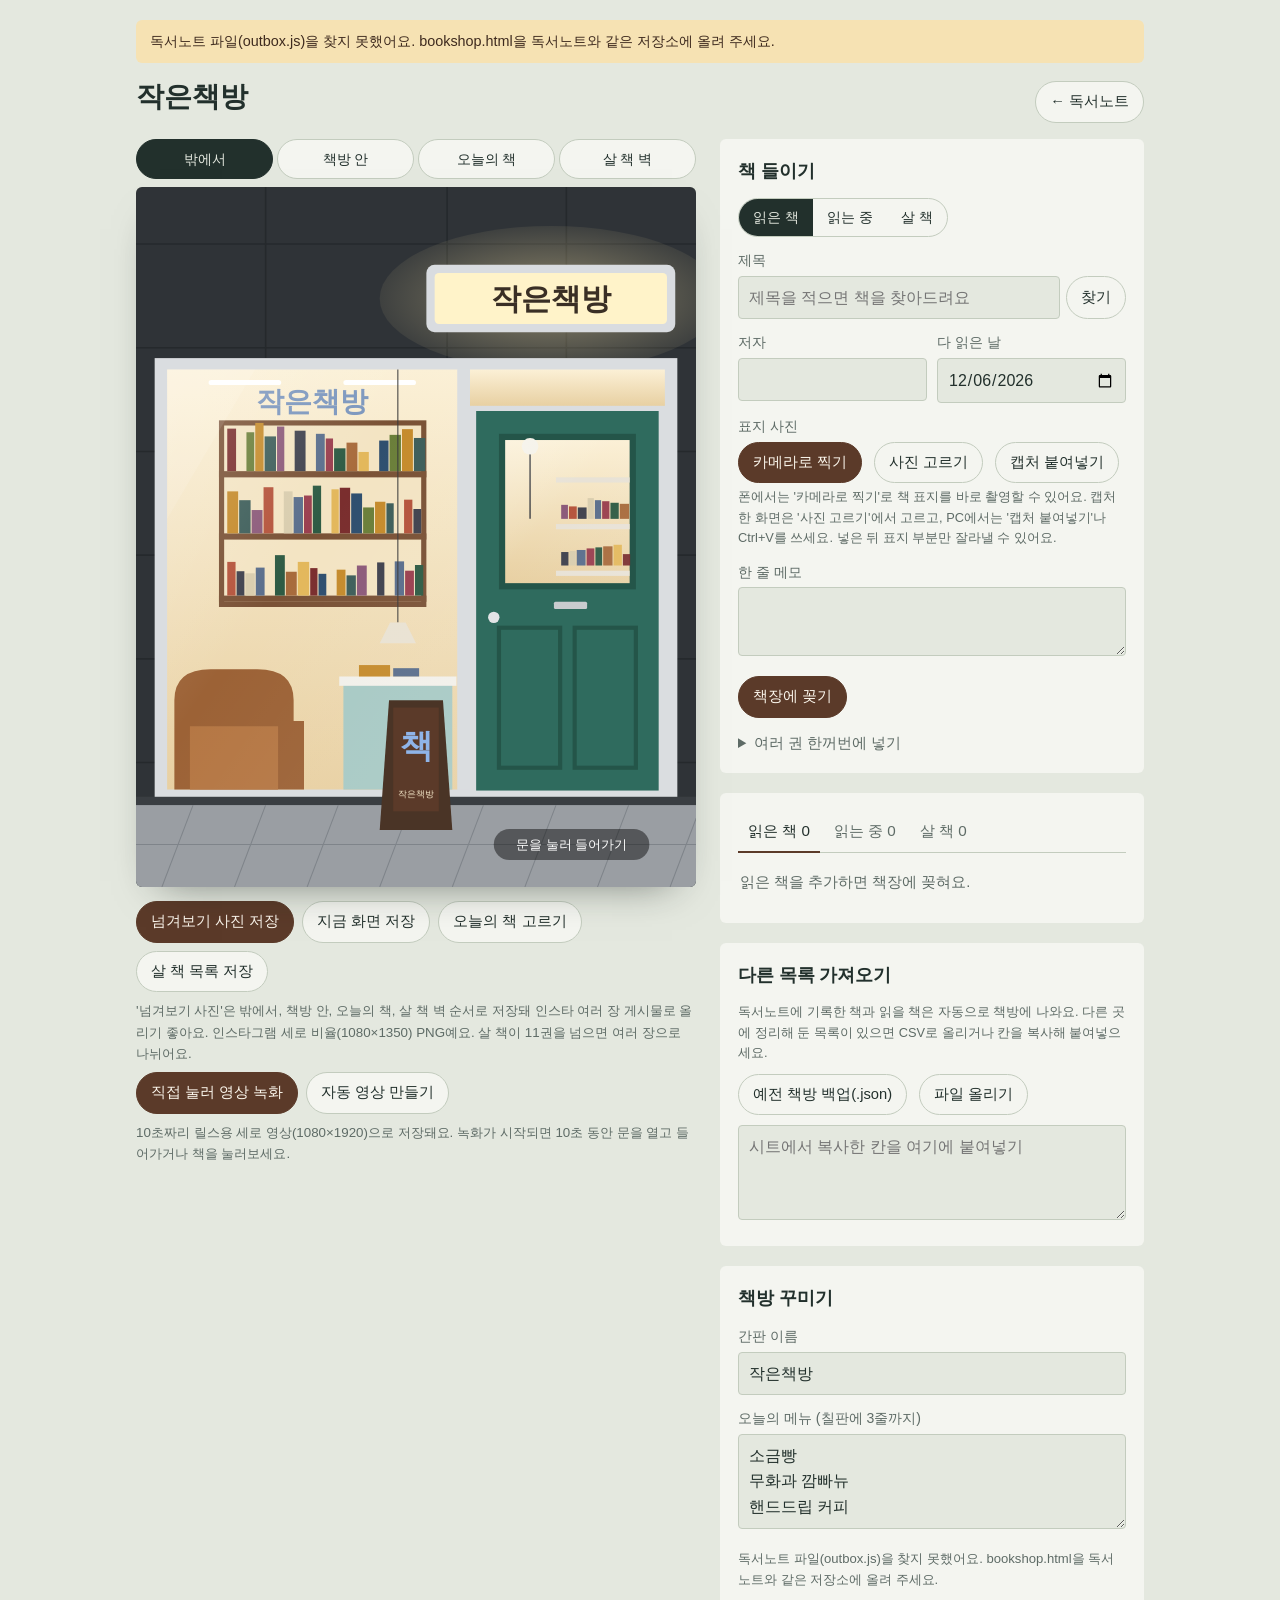
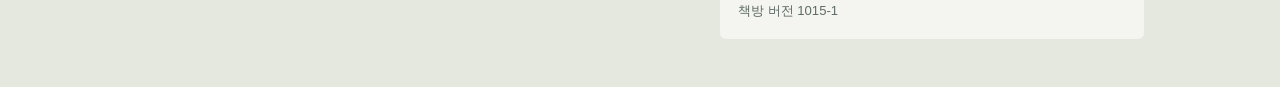
==== bookshop.html @ 978ef3c7 "Add files via upload" ====
<!doctype html>
<html lang="ko">
<head>
<meta charset="utf-8">
<meta name="viewport" content="width=device-width, initial-scale=1, viewport-fit=cover">
<title>작은책방</title>
<meta http-equiv="Content-Security-Policy" content="default-src 'none'; script-src 'self'; style-src 'self' 'unsafe-inline' https://fonts.googleapis.com; font-src https://fonts.gstatic.com; img-src 'self' data: blob: https:; media-src blob:; connect-src https://script.google.com https://script.googleusercontent.com data: blob:; worker-src 'self'; base-uri 'none'; form-action 'none'; object-src 'none'">
<meta name="referrer" content="no-referrer">
<meta name="theme-color" content="#5B3A29">
<link rel="preconnect" href="https://fonts.googleapis.com">
<link rel="preconnect" href="https://fonts.gstatic.com" crossorigin>
<link href="https://fonts.googleapis.com/css2?family=Gowun+Batang:wght@400;700&family=Gowun+Dodum&display=swap" rel="stylesheet">
<link rel="stylesheet" href="bookshop.css?v=1">
</head>
<body>
<div class="wrap">
  <div id="syncBanner" hidden style="background:#F6E2B3;color:#3E2A1E;border-radius:6px;padding:10px 14px;margin-bottom:12px;font-size:.9rem"></div>
  <header>
    <h1 id="title">나의 작은책방</h1>
    <p><a class="btn" href="index.html">← 독서노트</a></p>
  </header>

  <div class="grid">
    <div>
      <div class="views" role="tablist" aria-label="화면">
        <button role="tab" data-view="out">밖에서</button>
        <button role="tab" data-view="in">책방 안</button>
        <button role="tab" data-view="today">오늘의 책</button>
        <button role="tab" data-view="wall">살 책 벽</button>
      </div>
      <div class="scene-box"><svg id="scene" viewBox="0 0 1080 1350" xmlns="http://www.w3.org/2000/svg" role="img" aria-label="스테인드글라스 창, 커피·베이커리 카운터, 책장과 가판대가 있는 작은책방 그림"></svg><button class="cover-pop" id="coverPop" hidden aria-label="책 다시 꽂기"></button></div>
      <div class="pager" id="pager" hidden>
        <button class="btn" id="prev" aria-label="이전 책장">이전</button>
        <span id="pageInfo"></span>
        <button class="btn" id="next" aria-label="다음 책장">다음</button>
      </div>
      <div class="detail" id="detail" hidden aria-live="polite"></div>
      <div class="share">
        <button class="btn primary" id="carouselBtn">넘겨보기 사진 저장</button>
        <button class="btn" id="exportBtn">지금 화면 저장</button>
        <button class="btn" id="pickBtn">오늘의 책 고르기</button>
        <button class="btn" id="exportListBtn">살 책 목록 저장</button>
        <small>'넘겨보기 사진'은 밖에서, 책방 안, 오늘의 책, 살 책 벽 순서로 저장돼 인스타 여러 장 게시물로 올리기 좋아요. 인스타그램 세로 비율(1080×1350) PNG예요. 살 책이 11권을 넘으면 여러 장으로 나뉘어요.</small>
        <button class="btn primary" id="recBtn">직접 눌러 영상 녹화</button>
        <button class="btn" id="autoVidBtn">자동 영상 만들기</button>
        <small id="videoStatus">10초짜리 릴스용 세로 영상(1080×1920)으로 저장돼요. 녹화가 시작되면 10초 동안 문을 열고 들어가거나 책을 눌러보세요.</small>
      </div>
    </div>

    <div class="panel">
      <section class="card">
        <h2 id="formTitle">책 들이기</h2>
        <div class="seg" role="group" aria-label="책 상태">
          <button type="button" data-status="read" aria-pressed="true">읽은 책</button>
          <button type="button" data-status="reading" aria-pressed="false">읽는 중</button>
          <button type="button" data-status="want" aria-pressed="false">살 책</button>
        </div>
        <div class="field"><label for="fTitle">제목</label>
          <div class="titleRow"><input id="fTitle" autocomplete="off" placeholder="제목을 적으면 책을 찾아드려요"><button type="button" class="btn" id="findBtn">찾기</button></div>
          <ul class="sugg" id="sugg" hidden></ul>
        </div>
        <div class="row2">
          <div class="field"><label for="fAuthor">저자</label><input id="fAuthor" autocomplete="off"></div>
          <div class="field" id="dateField"><label for="fDate" id="dateLabel">다 읽은 날</label><input id="fDate" type="date"></div>
        </div>
        <div class="field">
          <label>표지 사진</label>
          <div class="coverRow">
            <img id="coverPreview" alt="선택한 표지" hidden>
            <label class="btn filebtn primary" style="margin:0">카메라로 찍기<input type="file" id="fCamera" accept="image/*" capture="environment"></label>
            <label class="btn filebtn" style="margin:0;color:var(--ink)"><span id="coverBtnText">사진 고르기</span><input type="file" id="fCover" accept="image/*"></label>
            <button type="button" class="btn" id="pasteBtn">캡처 붙여넣기</button>
            <button type="button" class="btn text" id="coverClear" hidden>표지 빼기</button>
          </div>
          <p class="hint">폰에서는 '카메라로 찍기'로 책 표지를 바로 촬영할 수 있어요. 캡처한 화면은 '사진 고르기'에서 고르고, PC에서는 '캡처 붙여넣기'나 Ctrl+V를 쓰세요. 넣은 뒤 표지 부분만 잘라낼 수 있어요.</p>
          <button type="button" class="btn" id="identifyBtn" hidden style="margin-top:6px">이 사진으로 제목·저자 찾기</button>
        </div>
        <div class="field"><label for="fMemo" id="memoLabel">한 줄 메모</label><textarea id="fMemo"></textarea></div>
        <div class="form-actions">
          <button class="btn primary" id="saveBtn">책장에 꽂기</button>
          <button class="btn text" id="cancelEdit" hidden>수정 취소</button>
        </div>
        <details>
          <summary>여러 권 한꺼번에 넣기</summary>
          <p>한 줄에 한 권씩 "제목 / 저자" 형식으로 적어주세요. 위에서 고른 상태로 들어가요.</p>
          <textarea id="bulk" rows="5" placeholder="채식주의자 / 한강&#10;불편한 편의점 / 김호연"></textarea>
          <div style="margin-top:8px"><button class="btn" id="bulkBtn">모두 넣기</button></div>
        </details>
      </section>

      <section class="card">
        <div class="tabs" role="tablist">
          <button class="tab" role="tab" data-tab="read" id="tabRead">읽은 책</button>
          <button class="tab" role="tab" data-tab="reading" id="tabReading">읽는 중</button>
          <button class="tab" role="tab" data-tab="want" id="tabWant">살 책</button>
        </div>
        <ul class="list" id="list"></ul>
      </section>

      <section class="card">
        <h2>다른 목록 가져오기</h2>
        <p class="hint" style="margin:0 0 10px">독서노트에 기록한 책과 읽을 책은 자동으로 책방에 나와요. 다른 곳에 정리해 둔 목록이 있으면 CSV로 올리거나 칸을 복사해 붙여넣으세요.</p>
        <div class="coverRow">
          <label class="btn filebtn" style="margin:0;color:var(--ink)">예전 책방 백업(.json)<input type="file" id="legacyFile" accept=".json,application/json"></label>
          <label class="btn filebtn" style="margin:0;color:var(--ink)">파일 올리기<input type="file" id="impFile" accept=".csv,.tsv,.txt"></label>
        </div>
        <textarea id="impPaste" rows="3" style="margin-top:10px" placeholder="시트에서 복사한 칸을 여기에 붙여넣기"></textarea>
        <div id="impArea" hidden>
          <div class="imp-grid">
            <div><label for="mapTitle">책 제목 열</label><select id="mapTitle"></select></div>
            <div><label for="mapAuthor">저자 열</label><select id="mapAuthor"></select></div>
            <div><label for="mapDate">날짜 열</label><select id="mapDate"></select></div>
            <div><label for="mapNote">내용 열</label><select id="mapNote"></select></div>
          </div>
          <div class="seg" role="group" aria-label="가져올 상태" id="impSeg">
            <button type="button" data-imp="read" aria-pressed="true">읽은 책</button>
            <button type="button" data-imp="reading" aria-pressed="false">읽는 중</button>
            <button type="button" data-imp="want" aria-pressed="false">살 책</button>
          </div>
          <div class="imp-preview" id="impPreview"></div>
          <div class="form-actions"><button class="btn primary" id="impBtn">가져오기</button><button class="btn text" id="impCancel">취소</button></div>
        </div>
      </section>

      <section class="card">
        <h2>책방 꾸미기</h2>
        <div class="field"><label for="shopName">간판 이름</label><input id="shopName" maxlength="12"></div>
        <div class="field"><label for="breads">오늘의 메뉴 (칠판에 3줄까지)</label><textarea id="breads" rows="3"></textarea></div>
        <div class="status" id="syncStatus">저장 위치 확인 중…</div>
        <div class="status">책방 버전 1015-1</div>
      </section>
    </div>
  </div>
</div>

<div class="modal" id="imgModal" hidden>
  <div class="box">
    <div id="imgOuts"></div>
    <p style="margin:0 0 10px;font-size:.9rem;color:var(--muted)">'공유하기'로 인스타그램에 바로 보내거나 기기에 저장하세요.</p>
    <div class="form-actions" style="justify-content:center"><button class="btn primary" id="shareBtn" hidden>공유하기</button><button class="btn" id="saveFilesBtn">기기에 저장</button><button class="btn text" id="closeModal">닫기</button></div>
  </div>
</div>
<div class="modal" id="cropModal" hidden>
  <div class="box crop-box">
    <div class="crop-stage" id="cropStage"><img id="cropImg" alt="자를 사진"><div id="cropRect"><span class="handle"></span></div></div>
    <p class="hint" style="margin:8px 0 0">상자를 끌어 옮기고, 오른쪽 아래 모서리로 크기를 바꾸세요.</p>
    <div class="crop-actions">
      <div class="seg" role="group" aria-label="자르기 비율" style="margin:0">
        <button type="button" data-ratio="book" aria-pressed="true">책 비율</button>
        <button type="button" data-ratio="free" aria-pressed="false">자유</button>
      </div>
    </div>
    <div class="crop-actions">
      <button class="btn primary" id="cropOk">이 부분 쓰기</button>
      <button class="btn" id="cropAll">자르지 않고 쓰기</button>
      <button class="btn text" id="cropCancel">취소</button>
    </div>
  </div>
</div>
<div class="modal" id="pickModal" hidden>
  <div class="box pick-box" role="dialog" aria-labelledby="pickTitle">
    <h2 id="pickTitle">오늘의 책 고르기</h2>
    <div class="seg" role="group" aria-label="주제">
      <button type="button" data-label="오늘 읽을 책">오늘 읽을 책</button>
      <button type="button" data-label="오늘 소개하고 싶은 책">오늘 소개하고 싶은 책</button>
    </div>
    <div class="field"><label for="pickLabel">간판 문구 (직접 고쳐도 돼요)</label><input id="pickLabel" maxlength="20"></div>
    <div class="field"><input id="pickFilter" placeholder="제목이나 저자로 찾기" aria-label="책 찾기"></div>
    <p class="hint" id="pickHint">누른 순서대로 한 권씩 꺼내 보여줘요. 최대 5권까지 고를 수 있어요.</p>
    <ul class="pick-list" id="pickList"></ul>
    <div class="form-actions" style="margin-top:12px">
      <button class="btn primary" id="pickOk">오늘의 책으로 진열</button>
      <button class="btn" id="pickSkip" hidden>고르지 않고 기본 영상</button>
      <button class="btn text" id="pickCancel">취소</button>
    </div>
  </div>
</div>
<div class="toast" id="toast"></div>

<script src="outbox.js?v=14"></script>
<script src="bookshop.js?v=1"></script>
</body>
</html>
---- bookshop.css ----
:root{
  box-sizing:border-box;
  padding-top:env(safe-area-inset-top,0px);
  padding-bottom:env(safe-area-inset-bottom,0px);
  --bg:#E4E8DF; --surface:#F4F5F0; --ink:#22302C; --muted:#5E6B66; --line:#C3CCBE;
  --walnut:#5B3A29; --mustard:#C8912A; --danger:#9A3F3F; --on-primary:#FBF6EC;
  --serif:'Gowun Batang','Noto Serif KR','Nanum Myeongjo',serif;
  --sans:'Gowun Dodum','Apple SD Gothic Neo','Malgun Gothic','Noto Sans KR',sans-serif;
}
@media (prefers-color-scheme:dark){
  :root:not([data-theme="light"]){
    --bg:#161D1A; --surface:#1F2824; --ink:#E6E9E1; --muted:#9AA79F; --line:#34413B;
    --walnut:#C79A78; --mustard:#E0AE4A; --danger:#E08A8A; --on-primary:#1B1410;
  }
}
:root[data-theme="dark"]{
  --bg:#161D1A; --surface:#1F2824; --ink:#E6E9E1; --muted:#9AA79F; --line:#34413B;
  --walnut:#C79A78; --mustard:#E0AE4A; --danger:#E08A8A; --on-primary:#1B1410;
}
*,*::before,*::after{box-sizing:inherit}
html{scroll-padding-top:env(safe-area-inset-top,0px)}
body{margin:0;background:var(--bg);color:var(--ink);font-family:var(--sans);font-size:16px;line-height:1.6}
.wrap{max-width:1040px;margin:0 auto;padding:20px 16px 48px}
header{display:flex;align-items:baseline;justify-content:space-between;gap:12px;flex-wrap:wrap;margin-bottom:16px}
h1{font-family:var(--serif);font-weight:700;font-size:1.75rem;margin:0}
header p{margin:0;color:var(--muted);font-size:.92rem}
.grid{display:grid;gap:24px}
@media (min-width:900px){.grid{grid-template-columns:minmax(0,560px) minmax(300px,1fr);align-items:start}}
.scene-box{position:relative;perspective:2400px;width:100%;aspect-ratio:4/5;border-radius:6px;overflow:hidden;box-shadow:0 18px 40px -24px rgba(20,30,25,.6);background:#CFD6C4}
#scene{width:100%;height:100%;display:block;transition:opacity .16s}
.views{display:flex;gap:4px;margin-bottom:8px}
.views button{flex:1;border:1px solid var(--line);background:var(--surface);padding:8px 4px;border-radius:999px;font-size:.88rem;white-space:nowrap}
.views button[aria-selected="true"]{background:var(--ink);color:var(--bg);border-color:var(--ink)}
.views button:focus-visible{outline:2px solid var(--mustard);outline-offset:2px}
.nav{cursor:pointer}
.banner-link{color:inherit;font-weight:bold;margin-left:6px}
.sugg li button{display:flex;gap:10px;align-items:center}
.sugg .sth{width:34px;height:48px;flex:none;object-fit:cover;border-radius:2px;background:var(--line)}
.notes{margin-top:14px;border-top:1px dashed var(--line);padding-top:12px}
.notes-head{display:flex;justify-content:space-between;align-items:center;gap:8px;flex-wrap:wrap;font-size:.9rem;color:var(--muted)}
.notes-btns{display:flex;gap:6px;flex-wrap:wrap}
.notes-list{margin-top:8px;font-size:.92rem}
.note-item{padding:10px 0;border-bottom:1px solid var(--line)}
.note-item .nm{font-size:.8rem;color:var(--muted);margin-bottom:4px}
.note-item p{margin:4px 0}
.note-item blockquote{margin:6px 0;padding-left:10px;border-left:3px solid var(--mustard);font-family:var(--serif)}
.note-item .my{color:var(--walnut)}
header .btn{text-decoration:none;color:var(--ink);display:inline-block}
.cover-pop{position:absolute;left:50%;top:44%;width:46%;aspect-ratio:2/3;transform:translate(-50%,-50%);z-index:3;cursor:pointer;border:0;padding:0;background:none;animation:popIn .45s cubic-bezier(.2,.9,.3,1.15)}
.cover-pop[hidden]{display:none}
.cover-pop img,.cover-pop .gen{width:100%;height:100%;object-fit:cover;display:block;border-radius:3px;box-shadow:0 26px 50px -12px rgba(0,0,0,.65)}
.cover-pop .gen{display:flex;flex-direction:column;justify-content:center;align-items:center;padding:12%;font-family:var(--serif);font-weight:700;font-size:clamp(15px,3.8vw,26px);text-align:center;line-height:1.35}
.cover-pop .gen small{display:block;margin-top:.9em;font-family:var(--sans);font-weight:normal;font-size:.6em;opacity:.85}
.cover-pop:focus-visible{outline:3px solid var(--mustard);outline-offset:4px}
@keyframes popIn{from{transform:translate(-50%,-25%) scale(.45);opacity:0}to{transform:translate(-50%,-50%) scale(1);opacity:1}}
@media (prefers-reduced-motion:reduce){.cover-pop{animation:none}}
.scene-box .page{position:absolute;inset:0;width:100%;height:100%;transform-origin:left center;pointer-events:none;backface-visibility:hidden}
.scene-box .page.turn-out{animation:turnOut .8s cubic-bezier(.45,.05,.4,1) forwards}
.scene-box .page.turn-in{animation:turnIn .8s cubic-bezier(.45,.05,.4,1) forwards}
@keyframes turnOut{0%{transform:rotateY(0);filter:brightness(1)}100%{transform:rotateY(-96deg);filter:brightness(.55)}}
@keyframes turnIn{0%{transform:rotateY(-96deg);filter:brightness(.55)}100%{transform:rotateY(0);filter:brightness(1)}}
.pick-box{max-width:600px !important;text-align:left !important}
.pick-box h2{font-family:var(--serif);font-size:1.25rem;margin:0 0 12px}
.pick-list{list-style:none;margin:0;padding:2px;display:grid;grid-template-columns:repeat(auto-fill,minmax(160px,1fr));gap:8px;max-height:44vh;overflow:auto}
.pick-list button{position:relative;display:flex;gap:10px;align-items:center;width:100%;text-align:left;border:1px solid var(--line);background:var(--bg);border-radius:6px;padding:6px}
.pick-list button[aria-pressed="true"]{border:2px solid var(--mustard);padding:5px}
.pick-list .th{width:40px;height:58px;flex:none;border-radius:2px;object-fit:cover;box-shadow:0 2px 6px rgba(0,0,0,.25)}
.pick-list .tt{font-family:var(--serif);font-size:.9rem;line-height:1.3;display:block;overflow:hidden;display:-webkit-box;-webkit-line-clamp:2;-webkit-box-orient:vertical}
.pick-list .ts{font-size:.75rem;color:var(--muted)}
.pick-list .no{position:absolute;top:-6px;right:-6px;width:24px;height:24px;border-radius:50%;background:var(--mustard);color:#1B1410;font-size:.8rem;display:flex;align-items:center;justify-content:center}
.nav:hover{filter:brightness(1.1)}
.pager{display:flex;align-items:center;justify-content:center;gap:12px;margin-top:10px;color:var(--muted);font-size:.9rem}
.pager[hidden]{display:none}
button{font:inherit;color:inherit;cursor:pointer}
.btn{border:1px solid var(--line);background:var(--surface);padding:8px 14px;border-radius:999px;font-size:.92rem}
.btn:hover{border-color:var(--ink)}
.btn.primary{background:var(--walnut);border-color:var(--walnut);color:var(--on-primary)}
.btn.text{border:0;background:none;padding:6px 4px;text-decoration:underline;text-underline-offset:3px}
.btn.danger{color:var(--danger)}
.btn:focus-visible,input:focus-visible,textarea:focus-visible,.tab:focus-visible,li button:focus-visible,.seg button:focus-visible{outline:2px solid var(--mustard);outline-offset:2px}
.share{display:flex;gap:8px;flex-wrap:wrap;margin-top:14px;align-items:center}
.share small{color:var(--muted);flex-basis:100%}
#videoStatus.live{color:var(--danger);font-weight:bold}
.modal video{width:100%;max-height:60vh;border-radius:4px;display:block;margin-bottom:10px;background:#000}
.btn:disabled{opacity:.5;cursor:default}
.detail{margin-top:14px;background:var(--surface);border-left:4px solid var(--walnut);padding:16px 18px;border-radius:0 6px 6px 0}
.detail[hidden]{display:none}
.detail .dwrap{display:flex;gap:16px;align-items:flex-start}
.detail .dwrap img{width:96px;aspect-ratio:2/3;object-fit:cover;border-radius:3px;box-shadow:0 6px 14px -6px rgba(0,0,0,.5);flex:none}
.detail .dwrap > div{min-width:0;flex:1}
.coverRow{display:flex;gap:12px;align-items:center;flex-wrap:wrap}
.coverRow img{width:56px;height:78px;object-fit:cover;border-radius:3px;box-shadow:0 4px 10px -4px rgba(0,0,0,.45)}
.coverRow img[hidden]{display:none}
.filebtn{position:relative;overflow:hidden}
.filebtn input{position:absolute;inset:0;opacity:0;cursor:pointer}
.sugg{list-style:none;margin:6px 0 0;padding:0;border:1px solid var(--line);border-radius:4px;background:var(--bg);overflow:hidden}
.sugg[hidden]{display:none}
.sugg li button{display:block;width:100%;text-align:left;border:0;background:none;padding:8px 10px;border-bottom:1px solid var(--line)}
.sugg li:last-child button{border-bottom:0}
.sugg li button:hover,.sugg li button:focus-visible{background:var(--surface)}
.sugg .st{font-family:var(--serif)}
.sugg .sm{display:block;color:var(--muted);font-size:.82rem}
.sugg .note{padding:8px 10px;color:var(--muted);font-size:.85rem}
.titleRow{display:flex;gap:6px}
.titleRow input{flex:1}
.hint{font-size:.8rem;color:var(--muted);margin:4px 0 0}
.crop-box{max-width:560px !important}
.crop-stage{position:relative;display:inline-block;max-width:100%;overflow:hidden;line-height:0;touch-action:none;user-select:none;-webkit-user-select:none}
.crop-stage img{max-width:100% !important;max-height:58vh;width:auto !important;height:auto;margin:0 !important;border-radius:0 !important}
#cropRect{position:absolute;border:2px solid #fff;box-shadow:0 0 0 9999px rgba(0,0,0,.55);cursor:move;touch-action:none}
#cropRect .handle{position:absolute;right:-2px;bottom:-2px;width:22px;height:22px;background:#fff;border-radius:50% 0 0 0;cursor:nwse-resize}
.crop-actions{display:flex;gap:8px;flex-wrap:wrap;justify-content:center;margin-top:12px}
.imp-grid{display:grid;grid-template-columns:1fr 1fr;gap:8px 10px;margin:10px 0}
.imp-grid select{width:100%;font:inherit;color:var(--ink);background:var(--bg);border:1px solid var(--line);border-radius:4px;padding:6px 8px}
.imp-preview{font-size:.88rem;color:var(--muted);margin:8px 0}
.imp-preview b{color:var(--ink);font-weight:normal;font-family:var(--serif)}
.detail h2{font-family:var(--serif);font-size:1.3rem;margin:0 0 2px}
.detail .meta{color:var(--muted);font-size:.9rem;margin:0 0 8px}
.detail blockquote{margin:8px 0 12px;font-family:var(--serif);line-height:1.75}
.detail .actions{display:flex;gap:8px;flex-wrap:wrap}
.panel{display:flex;flex-direction:column;gap:20px}
section.card{background:var(--surface);border-radius:6px;padding:18px}
section.card h2{font-family:var(--serif);font-size:1.15rem;margin:0 0 12px}
label{display:block;font-size:.88rem;color:var(--muted);margin-bottom:4px}
input,textarea{width:100%;font:inherit;color:var(--ink);background:var(--bg);border:1px solid var(--line);border-radius:4px;padding:8px 10px}
textarea{resize:vertical;min-height:64px}
.field{margin-bottom:12px}
.row2{display:grid;grid-template-columns:1fr 1fr;gap:10px}
.seg{display:inline-flex;border:1px solid var(--line);border-radius:999px;overflow:hidden;margin-bottom:12px}
.seg button{border:0;background:none;padding:7px 14px;font-size:.9rem}
.seg button[aria-pressed="true"]{background:var(--ink);color:var(--bg)}
.form-actions{display:flex;gap:8px;align-items:center;flex-wrap:wrap}
details{margin-top:14px;font-size:.92rem}
details summary{cursor:pointer;color:var(--muted)}
details p{margin:6px 0;color:var(--muted);font-size:.85rem}
.tabs{display:flex;gap:4px;border-bottom:1px solid var(--line);margin-bottom:8px}
.tab{border:0;background:none;padding:8px 10px;font-size:.95rem;color:var(--muted);border-bottom:2px solid transparent;margin-bottom:-1px}
.tab[aria-selected="true"]{color:var(--ink);border-color:var(--walnut)}
ul.list{list-style:none;margin:0;padding:0;max-height:360px;overflow:auto}
ul.list li button{display:flex;width:100%;justify-content:space-between;gap:10px;text-align:left;border:0;background:none;padding:9px 4px;border-bottom:1px dashed var(--line)}
ul.list li button:hover{background:color-mix(in srgb,var(--line) 35%,transparent)}
ul.list .t{font-family:var(--serif)}
ul.list .a{color:var(--muted);font-size:.85rem;white-space:nowrap}
.empty{color:var(--muted);font-size:.92rem;padding:10px 2px}
.status{font-size:.82rem;color:var(--muted);margin-top:10px}
.modal{position:fixed;inset:0;background:rgba(10,14,12,.7);display:flex;align-items:center;justify-content:center;padding:20px;z-index:20}
.modal[hidden]{display:none}
.modal .box{background:var(--surface);border-radius:8px;padding:16px;max-width:420px;width:100%;max-height:100%;overflow:auto;text-align:center}
.modal img{width:100%;height:auto;border-radius:4px;display:block;margin-bottom:10px}
.toast{position:fixed;left:50%;bottom:calc(20px + env(safe-area-inset-bottom,0px));transform:translateX(-50%);background:var(--ink);color:var(--bg);padding:9px 16px;border-radius:999px;font-size:.9rem;opacity:0;transition:opacity .25s;pointer-events:none;z-index:30}
.toast.on{opacity:1}
.book{cursor:pointer;transform-box:fill-box;transform-origin:50% 100%;transition:transform .35s cubic-bezier(.2,.8,.2,1),opacity .35s}
.book:hover{transform:translateY(-6px)}
.book.out{transform:translateY(-38px) scale(1.06);filter:drop-shadow(0 10px 8px rgba(0,0,0,.45))}
#scene.picking .book:not(.out){opacity:.6}
.book.drop{animation:drop .8s cubic-bezier(.2,.9,.3,1.1)}
.book.leave{transform:translateY(-320px) !important;opacity:0}
@keyframes drop{0%{transform:translateY(-260px);opacity:0}65%{transform:translateY(8px);opacity:1}100%{transform:none}}
@media (prefers-reduced-motion:reduce){.book,.book.drop{transition:none;animation:none}}
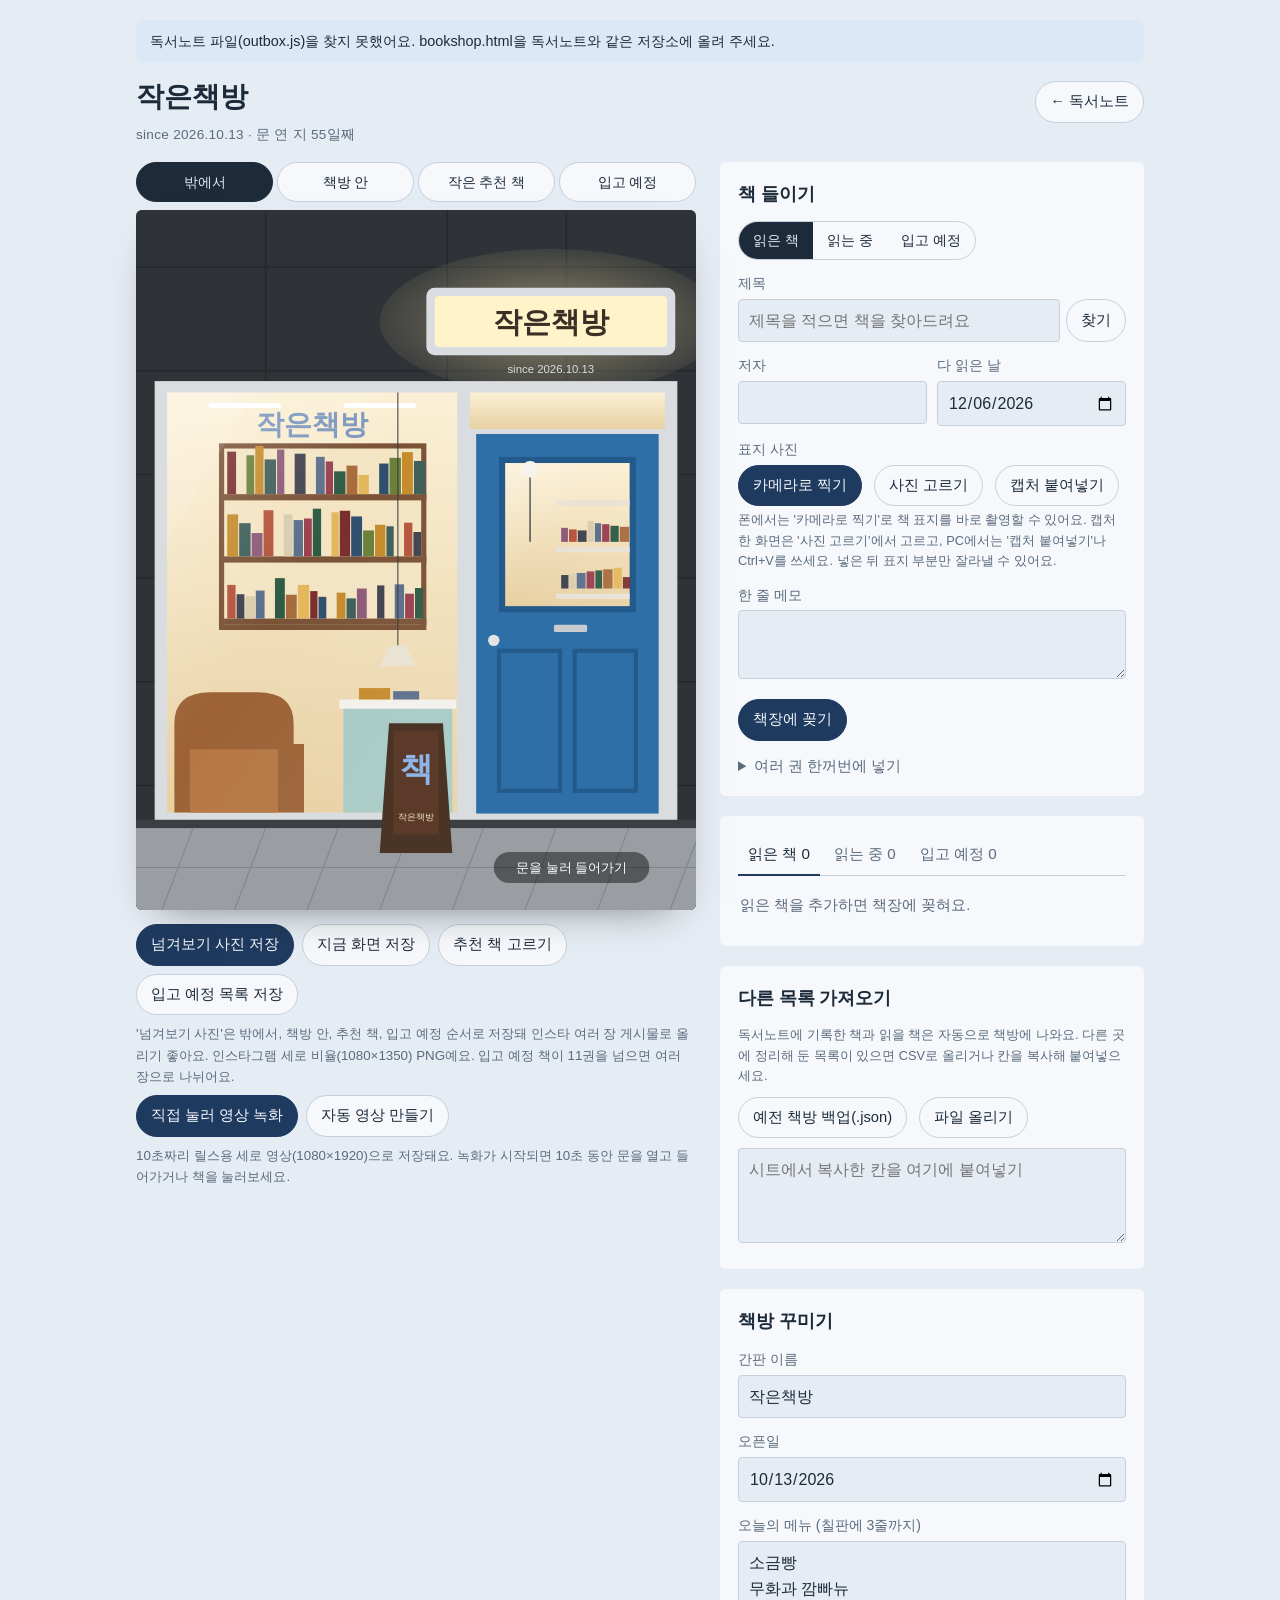
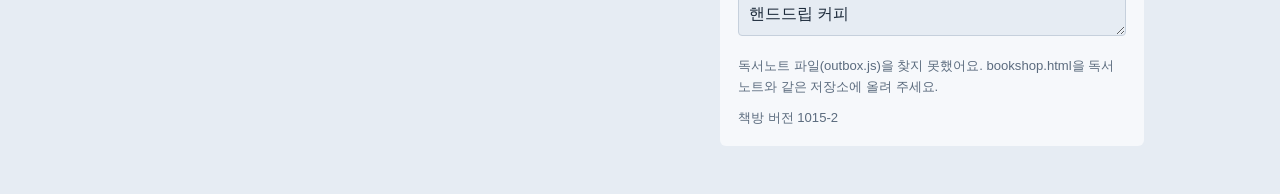
==== commit 434602ef: "Add files via upload" ====
--- a/bookshop.html
+++ b/bookshop.html
@@ -6,17 +6,17 @@
 <title>작은책방</title>
 <meta http-equiv="Content-Security-Policy" content="default-src 'none'; script-src 'self'; style-src 'self' 'unsafe-inline' https://fonts.googleapis.com; font-src https://fonts.gstatic.com; img-src 'self' data: blob: https:; media-src blob:; connect-src https://script.google.com https://script.googleusercontent.com data: blob:; worker-src 'self'; base-uri 'none'; form-action 'none'; object-src 'none'">
 <meta name="referrer" content="no-referrer">
-<meta name="theme-color" content="#5B3A29">
+<meta name="theme-color" content="#1F3A5F">
 <link rel="preconnect" href="https://fonts.googleapis.com">
 <link rel="preconnect" href="https://fonts.gstatic.com" crossorigin>
-<link href="https://fonts.googleapis.com/css2?family=Gowun+Batang:wght@400;700&family=Gowun+Dodum&display=swap" rel="stylesheet">
-<link rel="stylesheet" href="bookshop.css?v=1">
+<link href="https://fonts.googleapis.com/css2?family=Nanum+Myeongjo:wght@400;700;800&family=Nanum+Gothic:wght@400;700&family=Nanum+Pen+Script&display=swap" rel="stylesheet">
+<link rel="stylesheet" href="bookshop.css?v=2">
 </head>
 <body>
 <div class="wrap">
-  <div id="syncBanner" hidden style="background:#F6E2B3;color:#3E2A1E;border-radius:6px;padding:10px 14px;margin-bottom:12px;font-size:.9rem"></div>
+  <div id="syncBanner" hidden style="background:#DCE8F5;color:#1C2A3A;border-radius:6px;padding:10px 14px;margin-bottom:12px;font-size:.9rem"></div>
   <header>
-    <h1 id="title">나의 작은책방</h1>
+    <div><h1 id="title">나의 작은책방</h1><p class="since" id="sinceText"></p></div>
     <p><a class="btn" href="index.html">← 독서노트</a></p>
   </header>
 
@@ -25,8 +25,8 @@
       <div class="views" role="tablist" aria-label="화면">
         <button role="tab" data-view="out">밖에서</button>
         <button role="tab" data-view="in">책방 안</button>
-        <button role="tab" data-view="today">오늘의 책</button>
-        <button role="tab" data-view="wall">살 책 벽</button>
+        <button role="tab" data-view="today" id="viewTodayBtn">추천 책</button>
+        <button role="tab" data-view="wall">입고 예정</button>
       </div>
       <div class="scene-box"><svg id="scene" viewBox="0 0 1080 1350" xmlns="http://www.w3.org/2000/svg" role="img" aria-label="스테인드글라스 창, 커피·베이커리 카운터, 책장과 가판대가 있는 작은책방 그림"></svg><button class="cover-pop" id="coverPop" hidden aria-label="책 다시 꽂기"></button></div>
       <div class="pager" id="pager" hidden>
@@ -38,9 +38,9 @@
       <div class="share">
         <button class="btn primary" id="carouselBtn">넘겨보기 사진 저장</button>
         <button class="btn" id="exportBtn">지금 화면 저장</button>
-        <button class="btn" id="pickBtn">오늘의 책 고르기</button>
-        <button class="btn" id="exportListBtn">살 책 목록 저장</button>
-        <small>'넘겨보기 사진'은 밖에서, 책방 안, 오늘의 책, 살 책 벽 순서로 저장돼 인스타 여러 장 게시물로 올리기 좋아요. 인스타그램 세로 비율(1080×1350) PNG예요. 살 책이 11권을 넘으면 여러 장으로 나뉘어요.</small>
+        <button class="btn" id="pickBtn">추천 책 고르기</button>
+        <button class="btn" id="exportListBtn">입고 예정 목록 저장</button>
+        <small>'넘겨보기 사진'은 밖에서, 책방 안, 추천 책, 입고 예정 순서로 저장돼 인스타 여러 장 게시물로 올리기 좋아요. 인스타그램 세로 비율(1080×1350) PNG예요. 입고 예정 책이 11권을 넘으면 여러 장으로 나뉘어요.</small>
         <button class="btn primary" id="recBtn">직접 눌러 영상 녹화</button>
         <button class="btn" id="autoVidBtn">자동 영상 만들기</button>
         <small id="videoStatus">10초짜리 릴스용 세로 영상(1080×1920)으로 저장돼요. 녹화가 시작되면 10초 동안 문을 열고 들어가거나 책을 눌러보세요.</small>
@@ -53,7 +53,7 @@
         <div class="seg" role="group" aria-label="책 상태">
           <button type="button" data-status="read" aria-pressed="true">읽은 책</button>
           <button type="button" data-status="reading" aria-pressed="false">읽는 중</button>
-          <button type="button" data-status="want" aria-pressed="false">살 책</button>
+          <button type="button" data-status="want" aria-pressed="false">입고 예정</button>
         </div>
         <div class="field"><label for="fTitle">제목</label>
           <div class="titleRow"><input id="fTitle" autocomplete="off" placeholder="제목을 적으면 책을 찾아드려요"><button type="button" class="btn" id="findBtn">찾기</button></div>
@@ -92,7 +92,7 @@
         <div class="tabs" role="tablist">
           <button class="tab" role="tab" data-tab="read" id="tabRead">읽은 책</button>
           <button class="tab" role="tab" data-tab="reading" id="tabReading">읽는 중</button>
-          <button class="tab" role="tab" data-tab="want" id="tabWant">살 책</button>
+          <button class="tab" role="tab" data-tab="want" id="tabWant">입고 예정</button>
         </div>
         <ul class="list" id="list"></ul>
       </section>
@@ -115,7 +115,7 @@
           <div class="seg" role="group" aria-label="가져올 상태" id="impSeg">
             <button type="button" data-imp="read" aria-pressed="true">읽은 책</button>
             <button type="button" data-imp="reading" aria-pressed="false">읽는 중</button>
-            <button type="button" data-imp="want" aria-pressed="false">살 책</button>
+            <button type="button" data-imp="want" aria-pressed="false">입고 예정</button>
           </div>
           <div class="imp-preview" id="impPreview"></div>
           <div class="form-actions"><button class="btn primary" id="impBtn">가져오기</button><button class="btn text" id="impCancel">취소</button></div>
@@ -125,9 +125,10 @@
       <section class="card">
         <h2>책방 꾸미기</h2>
         <div class="field"><label for="shopName">간판 이름</label><input id="shopName" maxlength="12"></div>
+        <div class="field"><label for="openDate">오픈일</label><input id="openDate" type="date"></div>
         <div class="field"><label for="breads">오늘의 메뉴 (칠판에 3줄까지)</label><textarea id="breads" rows="3"></textarea></div>
         <div class="status" id="syncStatus">저장 위치 확인 중…</div>
-        <div class="status">책방 버전 1015-1</div>
+        <div class="status">책방 버전 1015-2</div>
       </section>
     </div>
   </div>
@@ -159,17 +160,17 @@
 </div>
 <div class="modal" id="pickModal" hidden>
   <div class="box pick-box" role="dialog" aria-labelledby="pickTitle">
-    <h2 id="pickTitle">오늘의 책 고르기</h2>
+    <h2 id="pickTitle">추천 책 고르기</h2>
     <div class="seg" role="group" aria-label="주제">
-      <button type="button" data-label="오늘 읽을 책">오늘 읽을 책</button>
-      <button type="button" data-label="오늘 소개하고 싶은 책">오늘 소개하고 싶은 책</button>
+      <button type="button" id="pickL1" data-label="">추천하는 책</button>
+      <button type="button" id="pickL2" data-label="지금 읽고 있는 책">지금 읽고 있는 책</button>
     </div>
     <div class="field"><label for="pickLabel">간판 문구 (직접 고쳐도 돼요)</label><input id="pickLabel" maxlength="20"></div>
     <div class="field"><input id="pickFilter" placeholder="제목이나 저자로 찾기" aria-label="책 찾기"></div>
     <p class="hint" id="pickHint">누른 순서대로 한 권씩 꺼내 보여줘요. 최대 5권까지 고를 수 있어요.</p>
     <ul class="pick-list" id="pickList"></ul>
     <div class="form-actions" style="margin-top:12px">
-      <button class="btn primary" id="pickOk">오늘의 책으로 진열</button>
+      <button class="btn primary" id="pickOk">추천 책으로 진열</button>
       <button class="btn" id="pickSkip" hidden>고르지 않고 기본 영상</button>
       <button class="btn text" id="pickCancel">취소</button>
     </div>
@@ -178,6 +179,6 @@
 <div class="toast" id="toast"></div>
 
 <script src="outbox.js?v=14"></script>
-<script src="bookshop.js?v=1"></script>
+<script src="bookshop.js?v=2"></script>
 </body>
 </html>
--- a/bookshop.css
+++ b/bookshop.css
@@ -2,20 +2,20 @@
   box-sizing:border-box;
   padding-top:env(safe-area-inset-top,0px);
   padding-bottom:env(safe-area-inset-bottom,0px);
-  --bg:#E4E8DF; --surface:#F4F5F0; --ink:#22302C; --muted:#5E6B66; --line:#C3CCBE;
-  --walnut:#5B3A29; --mustard:#C8912A; --danger:#9A3F3F; --on-primary:#FBF6EC;
-  --serif:'Gowun Batang','Noto Serif KR','Nanum Myeongjo',serif;
-  --sans:'Gowun Dodum','Apple SD Gothic Neo','Malgun Gothic','Noto Sans KR',sans-serif;
+  --bg:#E6ECF3; --surface:#F6F8FB; --ink:#1C2A3A; --muted:#5B6B7E; --line:#C6D0DC;
+  --walnut:#1F3A5F; --mustard:#3F7FBF; --danger:#A33B3B; --on-primary:#F4F8FC;
+  --serif:'Nanum Myeongjo','Noto Serif KR',serif;
+  --sans:'Nanum Gothic','Apple SD Gothic Neo','Malgun Gothic','Noto Sans KR',sans-serif;
 }
 @media (prefers-color-scheme:dark){
   :root:not([data-theme="light"]){
-    --bg:#161D1A; --surface:#1F2824; --ink:#E6E9E1; --muted:#9AA79F; --line:#34413B;
-    --walnut:#C79A78; --mustard:#E0AE4A; --danger:#E08A8A; --on-primary:#1B1410;
+    --bg:#111923; --surface:#1A2432; --ink:#E4EBF3; --muted:#98A7B8; --line:#2D3A4B;
+    --walnut:#8DB8E6; --mustard:#6FA8DC; --danger:#E08A8A; --on-primary:#0F1A26;
   }
 }
 :root[data-theme="dark"]{
-  --bg:#161D1A; --surface:#1F2824; --ink:#E6E9E1; --muted:#9AA79F; --line:#34413B;
-  --walnut:#C79A78; --mustard:#E0AE4A; --danger:#E08A8A; --on-primary:#1B1410;
+  --bg:#111923; --surface:#1A2432; --ink:#E4EBF3; --muted:#98A7B8; --line:#2D3A4B;
+  --walnut:#8DB8E6; --mustard:#6FA8DC; --danger:#E08A8A; --on-primary:#0F1A26;
 }
 *,*::before,*::after{box-sizing:inherit}
 html{scroll-padding-top:env(safe-area-inset-top,0px)}
@@ -26,7 +26,7 @@
 header p{margin:0;color:var(--muted);font-size:.92rem}
 .grid{display:grid;gap:24px}
 @media (min-width:900px){.grid{grid-template-columns:minmax(0,560px) minmax(300px,1fr);align-items:start}}
-.scene-box{position:relative;perspective:2400px;width:100%;aspect-ratio:4/5;border-radius:6px;overflow:hidden;box-shadow:0 18px 40px -24px rgba(20,30,25,.6);background:#CFD6C4}
+.scene-box{position:relative;perspective:2400px;width:100%;aspect-ratio:4/5;border-radius:6px;overflow:hidden;box-shadow:0 18px 40px -24px rgba(20,30,25,.6);background:#6F7E91}
 #scene{width:100%;height:100%;display:block;transition:opacity .16s}
 .views{display:flex;gap:4px;margin-bottom:8px}
 .views button{flex:1;border:1px solid var(--line);background:var(--surface);padding:8px 4px;border-radius:999px;font-size:.88rem;white-space:nowrap}
@@ -157,3 +157,5 @@
 .book.leave{transform:translateY(-320px) !important;opacity:0}
 @keyframes drop{0%{transform:translateY(-260px);opacity:0}65%{transform:translateY(8px);opacity:1}100%{transform:none}}
 @media (prefers-reduced-motion:reduce){.book,.book.drop{transition:none;animation:none}}
+
+header .since{margin:4px 0 0;color:var(--muted);font-size:.85rem;letter-spacing:.02em}
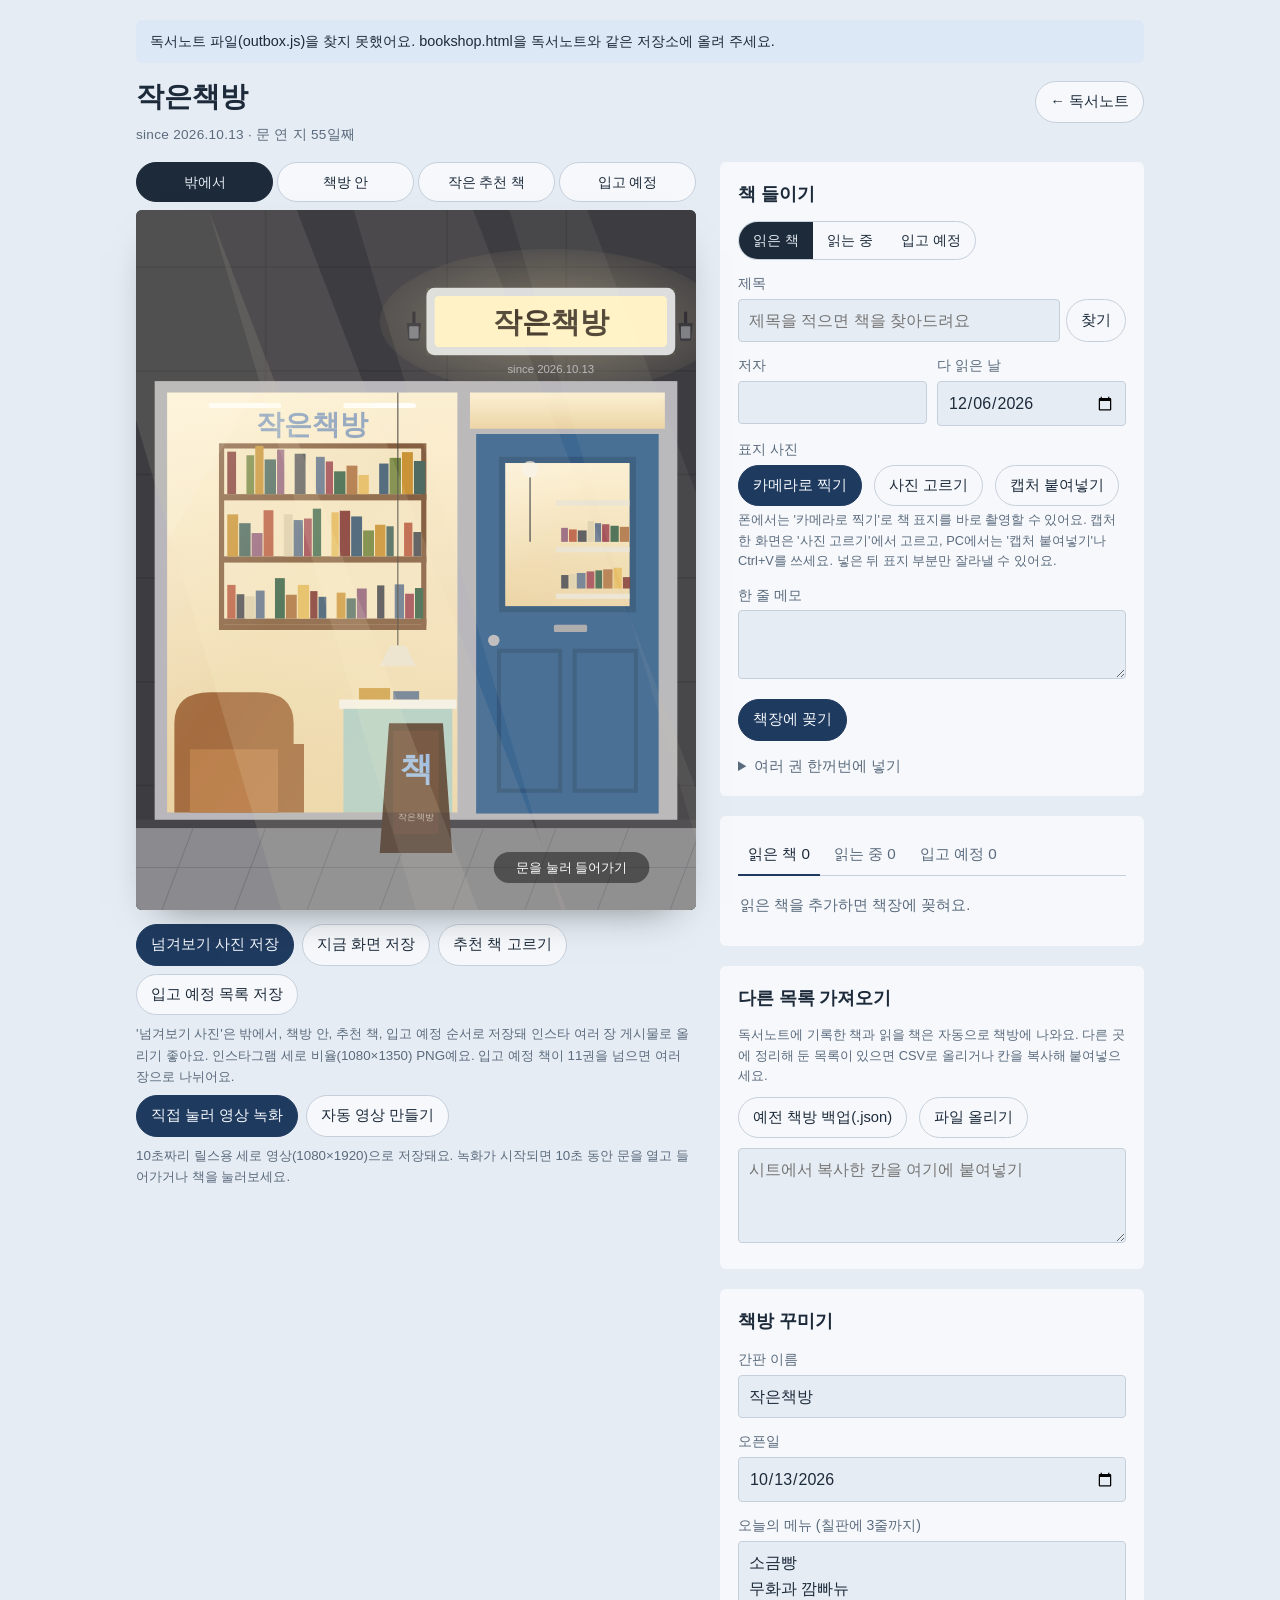
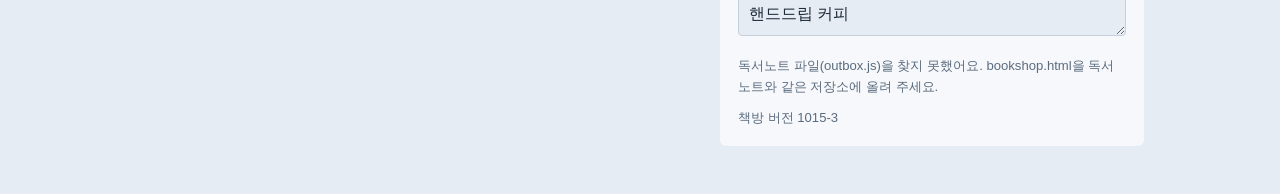
==== commit b904986b: "Add files via upload" ====
--- a/bookshop.html
+++ b/bookshop.html
@@ -4,13 +4,13 @@
 <meta charset="utf-8">
 <meta name="viewport" content="width=device-width, initial-scale=1, viewport-fit=cover">
 <title>작은책방</title>
-<meta http-equiv="Content-Security-Policy" content="default-src 'none'; script-src 'self'; style-src 'self' 'unsafe-inline' https://fonts.googleapis.com; font-src https://fonts.gstatic.com; img-src 'self' data: blob: https:; media-src blob:; connect-src https://script.google.com https://script.googleusercontent.com data: blob:; worker-src 'self'; base-uri 'none'; form-action 'none'; object-src 'none'">
+<meta http-equiv="Content-Security-Policy" content="default-src 'none'; script-src 'self'; style-src 'self' 'unsafe-inline' https://fonts.googleapis.com; font-src https://fonts.gstatic.com; img-src 'self' data: blob: https:; media-src blob:; connect-src https://script.google.com https://script.googleusercontent.com https://api.open-meteo.com data: blob:; worker-src 'self'; base-uri 'none'; form-action 'none'; object-src 'none'">
 <meta name="referrer" content="no-referrer">
 <meta name="theme-color" content="#1F3A5F">
 <link rel="preconnect" href="https://fonts.googleapis.com">
 <link rel="preconnect" href="https://fonts.gstatic.com" crossorigin>
 <link href="https://fonts.googleapis.com/css2?family=Nanum+Myeongjo:wght@400;700;800&family=Nanum+Gothic:wght@400;700&family=Nanum+Pen+Script&display=swap" rel="stylesheet">
-<link rel="stylesheet" href="bookshop.css?v=2">
+<link rel="stylesheet" href="bookshop.css?v=3">
 </head>
 <body>
 <div class="wrap">
@@ -128,7 +128,7 @@
         <div class="field"><label for="openDate">오픈일</label><input id="openDate" type="date"></div>
         <div class="field"><label for="breads">오늘의 메뉴 (칠판에 3줄까지)</label><textarea id="breads" rows="3"></textarea></div>
         <div class="status" id="syncStatus">저장 위치 확인 중…</div>
-        <div class="status">책방 버전 1015-2</div>
+        <div class="status">책방 버전 1015-3</div>
       </section>
     </div>
   </div>
@@ -179,6 +179,6 @@
 <div class="toast" id="toast"></div>
 
 <script src="outbox.js?v=14"></script>
-<script src="bookshop.js?v=2"></script>
+<script src="bookshop.js?v=3"></script>
 </body>
 </html>
--- a/bookshop.css
+++ b/bookshop.css
@@ -159,3 +159,9 @@
 @media (prefers-reduced-motion:reduce){.book,.book.drop{transition:none;animation:none}}
 
 header .since{margin:4px 0 0;color:var(--muted);font-size:.85rem;letter-spacing:.02em}
+
+.wx-rain{animation:wxRain .7s linear infinite}
+.wx-snow{animation:wxSnow 9s linear infinite}
+@keyframes wxRain{from{transform:translateY(0)}to{transform:translateY(160px)}}
+@keyframes wxSnow{from{transform:translateY(0)}to{transform:translateY(240px)}}
+@media (prefers-reduced-motion:reduce){.wx-rain,.wx-snow{animation:none}}
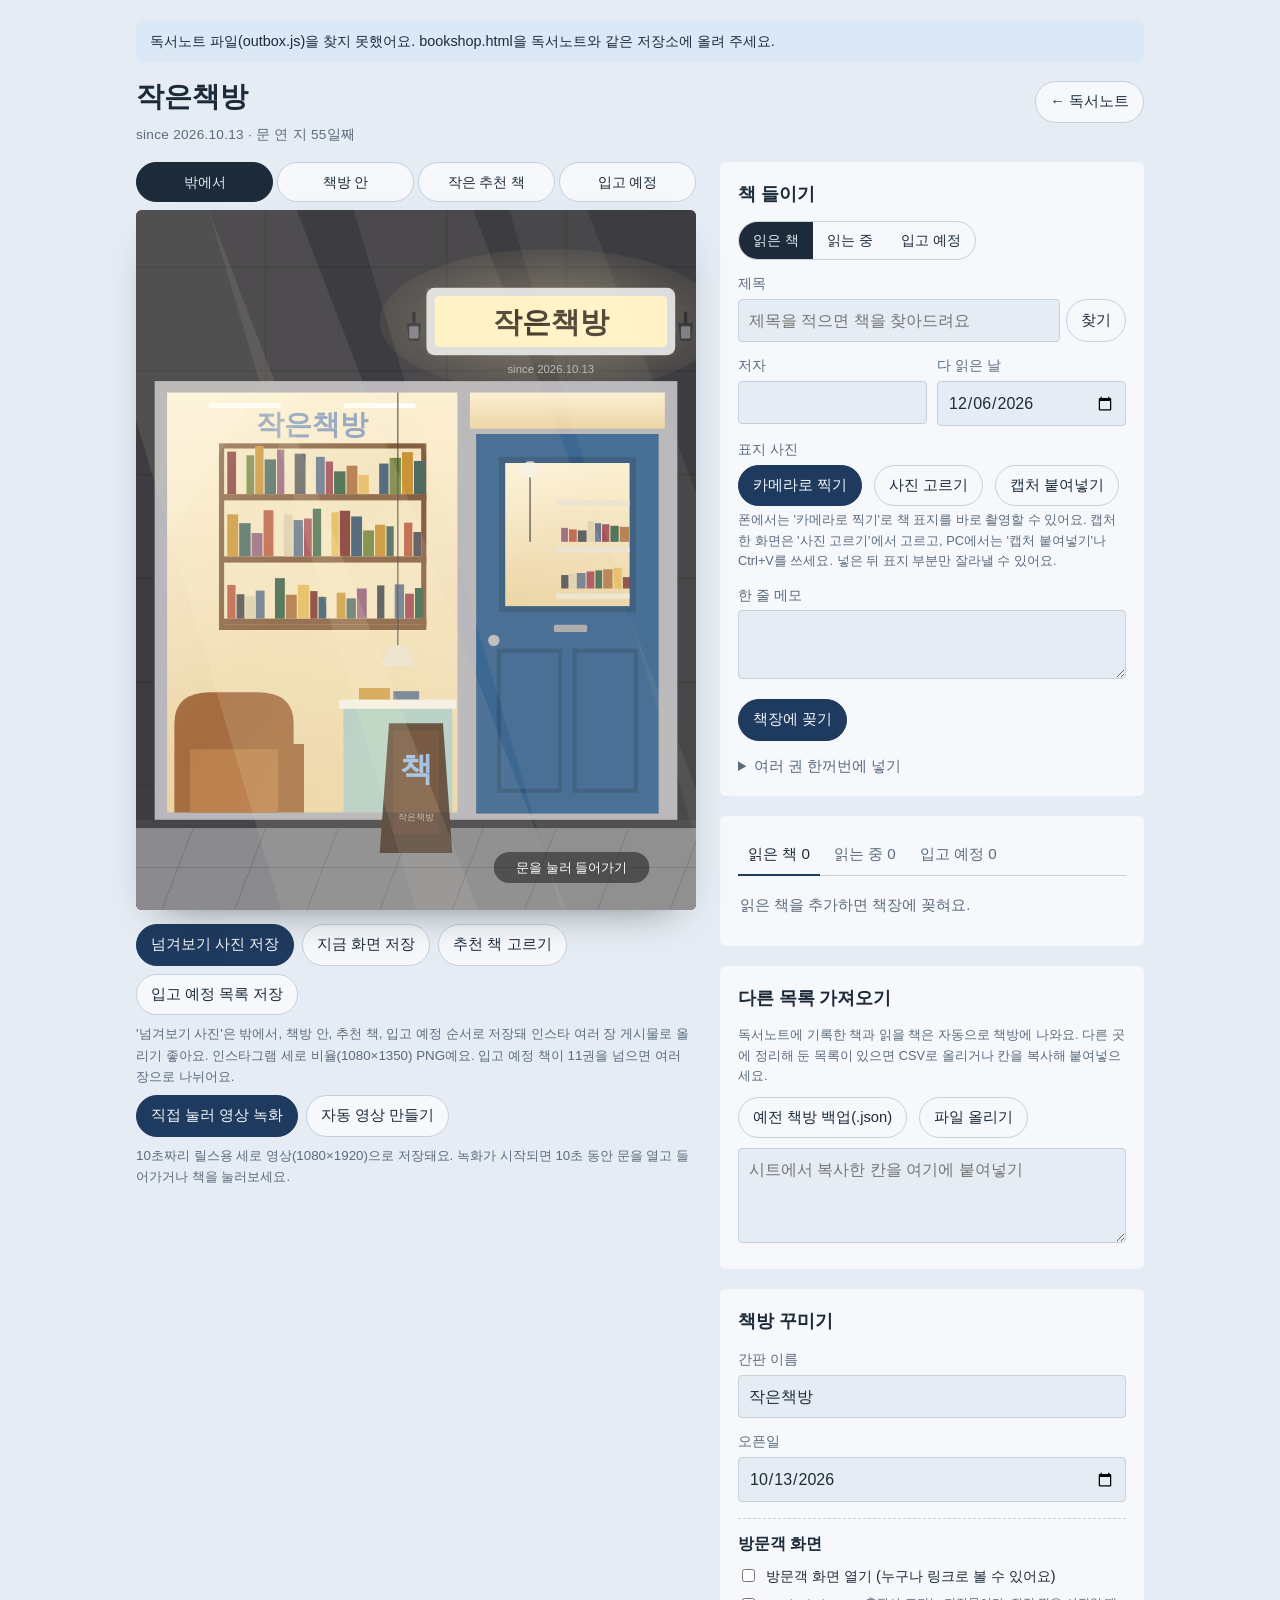
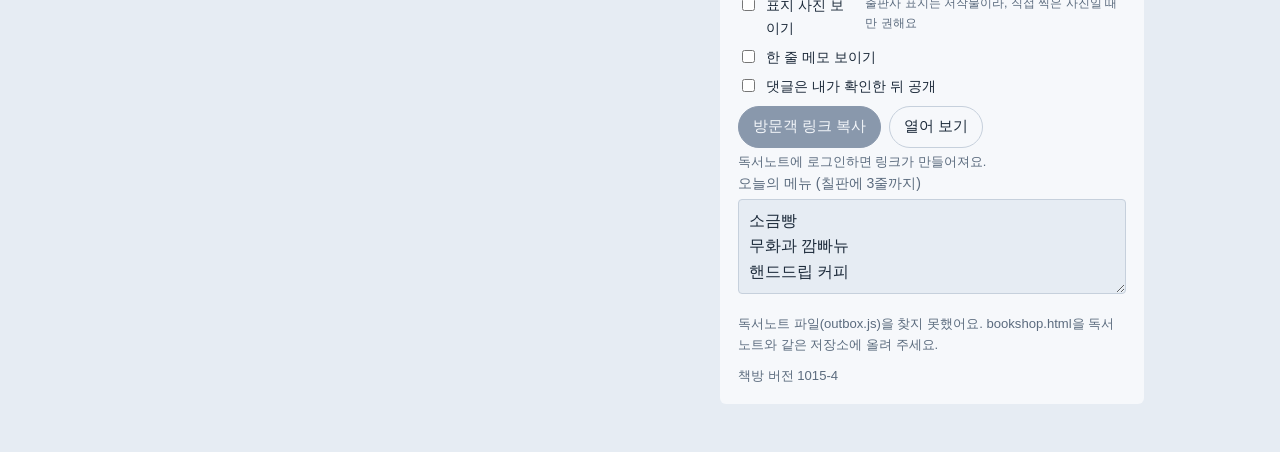
==== commit 42ffe0ab: "Add files via upload" ====
--- a/bookshop.html
+++ b/bookshop.html
@@ -10,7 +10,7 @@
 <link rel="preconnect" href="https://fonts.googleapis.com">
 <link rel="preconnect" href="https://fonts.gstatic.com" crossorigin>
 <link href="https://fonts.googleapis.com/css2?family=Nanum+Myeongjo:wght@400;700;800&family=Nanum+Gothic:wght@400;700&family=Nanum+Pen+Script&display=swap" rel="stylesheet">
-<link rel="stylesheet" href="bookshop.css?v=3">
+<link rel="stylesheet" href="bookshop.css?v=4">
 </head>
 <body>
 <div class="wrap">
@@ -126,9 +126,18 @@
         <h2>책방 꾸미기</h2>
         <div class="field"><label for="shopName">간판 이름</label><input id="shopName" maxlength="12"></div>
         <div class="field"><label for="openDate">오픈일</label><input id="openDate" type="date"></div>
+        <div class="pubbox">
+          <h3>방문객 화면</h3>
+          <label class="chk"><input type="checkbox" id="pubOn"> 방문객 화면 열기 (누구나 링크로 볼 수 있어요)</label>
+          <label class="chk"><input type="checkbox" id="pubCovers"> 표지 사진 보이기 <small>출판사 표지는 저작물이라, 직접 찍은 사진일 때만 권해요</small></label>
+          <label class="chk"><input type="checkbox" id="pubMemo"> 한 줄 메모 보이기</label>
+          <label class="chk"><input type="checkbox" id="pubReview"> 댓글은 내가 확인한 뒤 공개</label>
+          <div class="form-actions" style="margin-top:8px"><button class="btn primary" id="pubCopy">방문객 링크 복사</button><a class="btn" id="pubOpen" target="_blank" rel="noopener">열어 보기</a></div>
+          <p class="hint" id="pubHint"></p>
+        </div>
         <div class="field"><label for="breads">오늘의 메뉴 (칠판에 3줄까지)</label><textarea id="breads" rows="3"></textarea></div>
         <div class="status" id="syncStatus">저장 위치 확인 중…</div>
-        <div class="status">책방 버전 1015-3</div>
+        <div class="status">책방 버전 1015-4</div>
       </section>
     </div>
   </div>
@@ -179,6 +188,6 @@
 <div class="toast" id="toast"></div>
 
 <script src="outbox.js?v=14"></script>
-<script src="bookshop.js?v=3"></script>
+<script src="bookshop.js?v=4"></script>
 </body>
 </html>
--- a/bookshop.css
+++ b/bookshop.css
@@ -165,3 +165,10 @@
 @keyframes wxRain{from{transform:translateY(0)}to{transform:translateY(160px)}}
 @keyframes wxSnow{from{transform:translateY(0)}to{transform:translateY(240px)}}
 @media (prefers-reduced-motion:reduce){.wx-rain,.wx-snow{animation:none}}
+
+.pubbox{margin-top:16px;padding-top:12px;border-top:1px dashed var(--line)}
+.pubbox h3{font-family:var(--serif);font-size:1rem;margin:0 0 8px}
+.chk{display:flex;gap:8px;align-items:flex-start;font-size:.9rem;color:var(--ink);margin:6px 0}
+.chk input{width:auto;margin-top:4px}
+.chk small{display:block;color:var(--muted);font-size:.78rem}
+a.btn{text-decoration:none;color:var(--ink);display:inline-block}
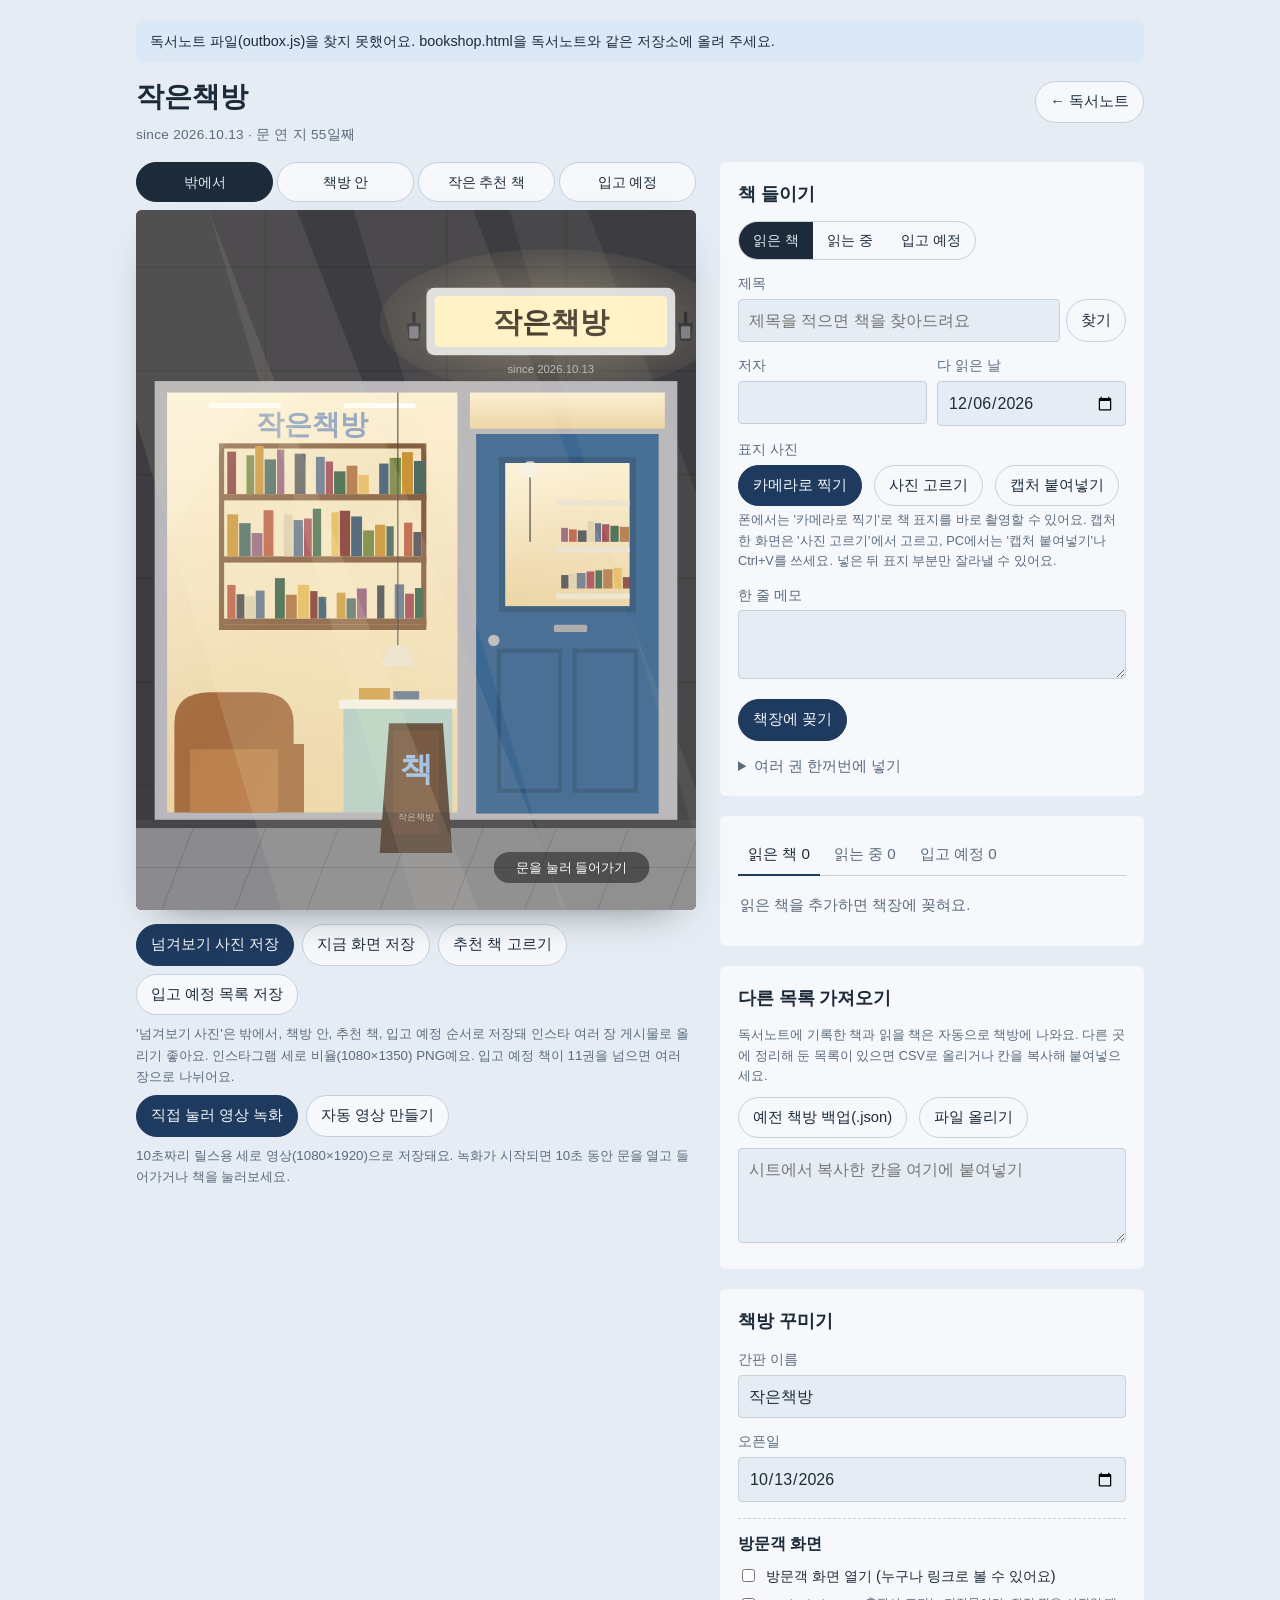
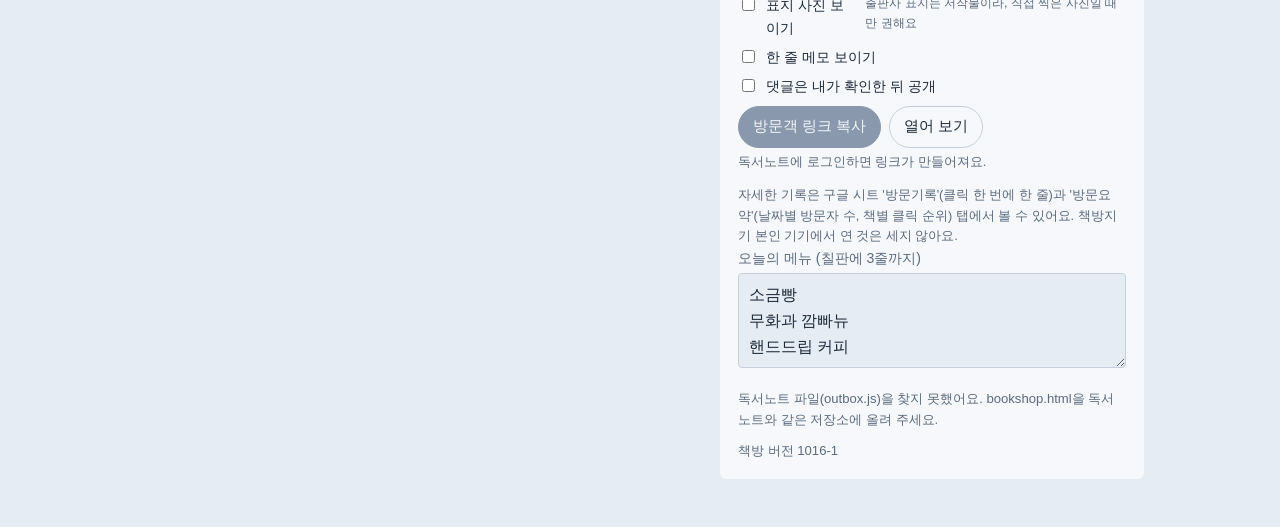
==== commit 2e45eb63: "Add files via upload" ====
--- a/bookshop.html
+++ b/bookshop.html
@@ -134,10 +134,12 @@
           <label class="chk"><input type="checkbox" id="pubReview"> 댓글은 내가 확인한 뒤 공개</label>
           <div class="form-actions" style="margin-top:8px"><button class="btn primary" id="pubCopy">방문객 링크 복사</button><a class="btn" id="pubOpen" target="_blank" rel="noopener">열어 보기</a></div>
           <p class="hint" id="pubHint"></p>
+          <p class="status" id="pubStats"></p>
+          <p class="hint">자세한 기록은 구글 시트 '방문기록'(클릭 한 번에 한 줄)과 '방문요약'(날짜별 방문자 수, 책별 클릭 순위) 탭에서 볼 수 있어요. 책방지기 본인 기기에서 연 것은 세지 않아요.</p>
         </div>
         <div class="field"><label for="breads">오늘의 메뉴 (칠판에 3줄까지)</label><textarea id="breads" rows="3"></textarea></div>
         <div class="status" id="syncStatus">저장 위치 확인 중…</div>
-        <div class="status">책방 버전 1015-4</div>
+        <div class="status">책방 버전 1016-1</div>
       </section>
     </div>
   </div>
@@ -188,6 +190,6 @@
 <div class="toast" id="toast"></div>
 
 <script src="outbox.js?v=14"></script>
-<script src="bookshop.js?v=4"></script>
+<script src="bookshop.js?v=5"></script>
 </body>
 </html>
